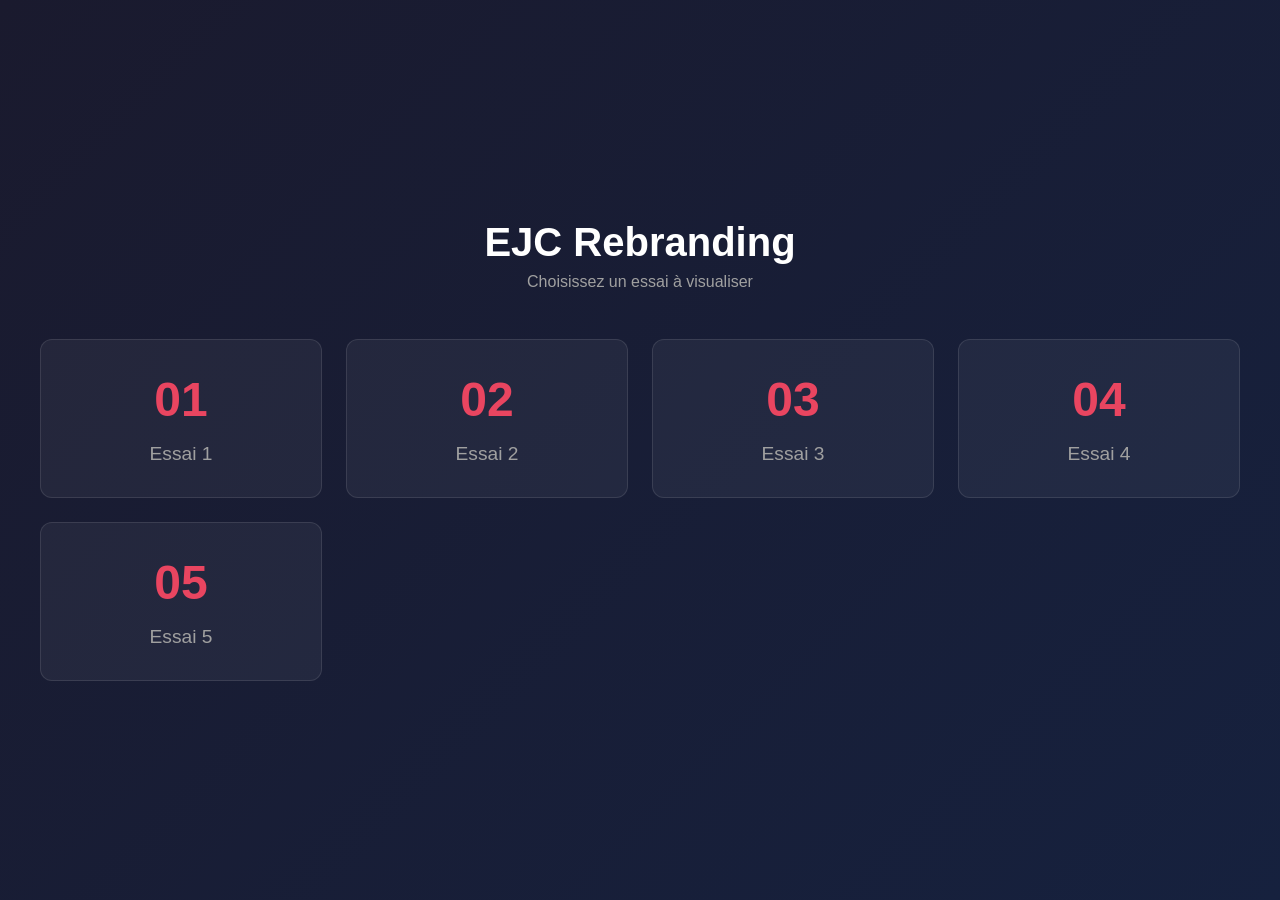
==== index.html @ 4e4e86a1 "feat: add root redirect page for all attempts" ====
<!DOCTYPE html>
<html lang="fr">
<head>
    <meta charset="UTF-8">
    <meta name="viewport" content="width=device-width, initial-scale=1.0">
    <title>EJC Rebranding - Essais</title>
    <style>
        * {
            margin: 0;
            padding: 0;
            box-sizing: border-box;
        }
        body {
            font-family: -apple-system, BlinkMacSystemFont, 'Segoe UI', Roboto, Oxygen, Ubuntu, Cantarell, sans-serif;
            background: linear-gradient(135deg, #1a1a2e 0%, #16213e 100%);
            color: #fff;
            min-height: 100vh;
            display: flex;
            flex-direction: column;
            align-items: center;
            justify-content: center;
            padding: 2rem;
        }
        h1 {
            font-size: 2.5rem;
            margin-bottom: 0.5rem;
            text-align: center;
        }
        p {
            color: #a0a0a0;
            margin-bottom: 3rem;
            text-align: center;
        }
        .attempts {
            display: grid;
            grid-template-columns: repeat(auto-fit, minmax(250px, 1fr));
            gap: 1.5rem;
            width: 100%;
            max-width: 1200px;
        }
        .attempt-card {
            background: rgba(255, 255, 255, 0.05);
            border: 1px solid rgba(255, 255, 255, 0.1);
            border-radius: 12px;
            padding: 2rem;
            text-decoration: none;
            color: #fff;
            transition: all 0.3s ease;
            display: flex;
            flex-direction: column;
            align-items: center;
            gap: 1rem;
        }
        .attempt-card:hover {
            background: rgba(255, 255, 255, 0.1);
            transform: translateY(-4px);
            border-color: rgba(255, 255, 255, 0.3);
        }
        .attempt-number {
            font-size: 3rem;
            font-weight: bold;
            color: #e94560;
        }
        .attempt-label {
            font-size: 1.2rem;
            color: #a0a0a0;
        }
    </style>
</head>
<body>
    <h1>EJC Rebranding</h1>
    <p>Choisissez un essai à visualiser</p>
    <div class="attempts">
        <a href="./attemp1/" class="attempt-card">
            <div class="attempt-number">01</div>
            <div class="attempt-label">Essai 1</div>
        </a>
        <a href="./attemp2/" class="attempt-card">
            <div class="attempt-number">02</div>
            <div class="attempt-label">Essai 2</div>
        </a>
        <a href="./attemp3/" class="attempt-card">
            <div class="attempt-number">03</div>
            <div class="attempt-label">Essai 3</div>
        </a>
        <a href="./attemp4/" class="attempt-card">
            <div class="attempt-number">04</div>
            <div class="attempt-label">Essai 4</div>
        </a>
        <a href="./attemp5/" class="attempt-card">
            <div class="attempt-number">05</div>
            <div class="attempt-label">Essai 5</div>
        </a>
    </div>
</body>
</html>
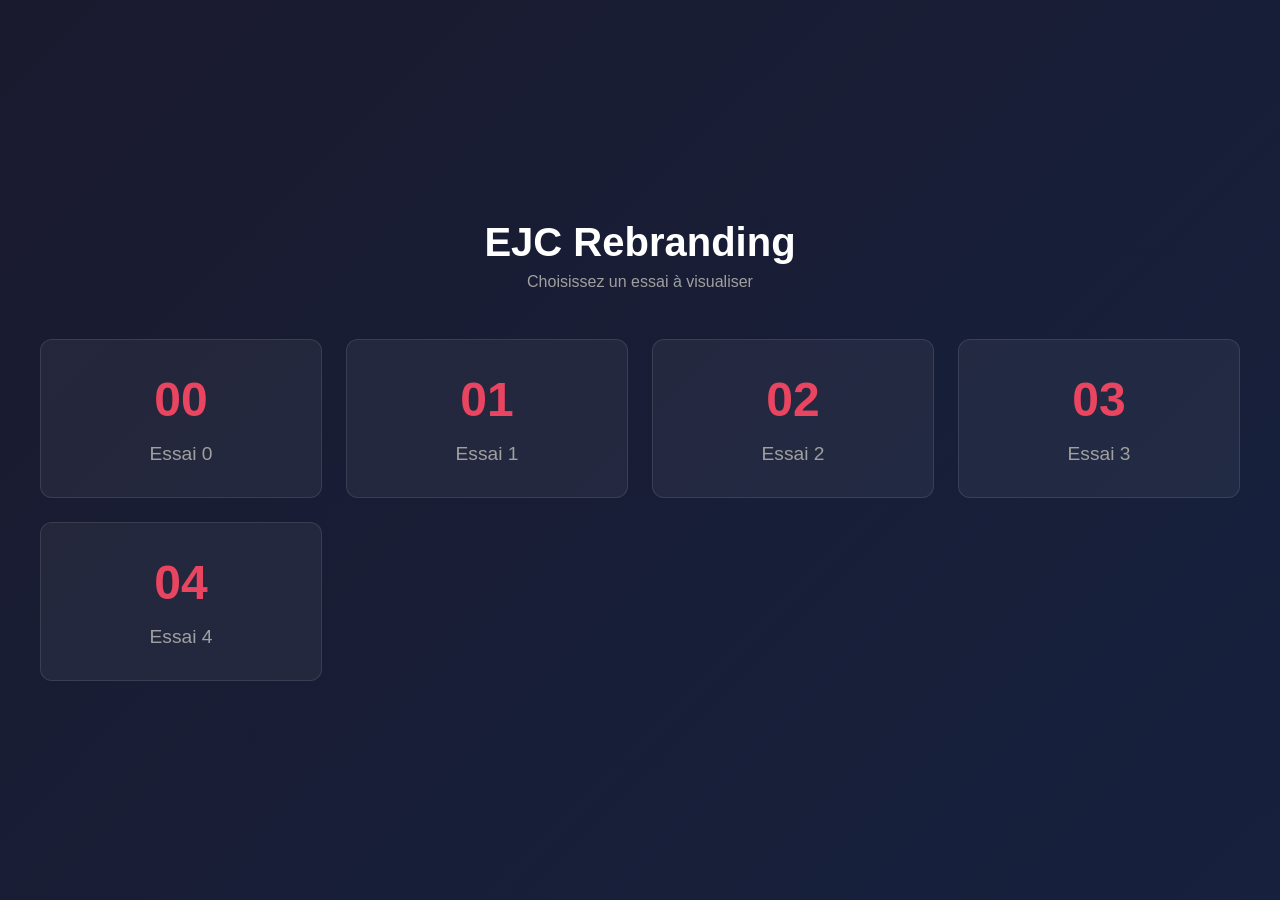
==== commit 1970ff56: "chore: remove Attempts 3 & 5, reorganize assets, add skills and new attempts" ====
--- a/index.html
+++ b/index.html
@@ -71,25 +71,25 @@
     <h1>EJC Rebranding</h1>
     <p>Choisissez un essai à visualiser</p>
     <div class="attempts">
-        <a href="./attemp1/" class="attempt-card">
+        <a href="./attemp/index.html" class="attempt-card">
+            <div class="attempt-number">00</div>
+            <div class="attempt-label">Essai 0</div>
+        </a>
+        <a href="./attemp1/index.html" class="attempt-card">
             <div class="attempt-number">01</div>
             <div class="attempt-label">Essai 1</div>
         </a>
-        <a href="./attemp2/" class="attempt-card">
+        <a href="./attemp2/index.html" class="attempt-card">
             <div class="attempt-number">02</div>
             <div class="attempt-label">Essai 2</div>
         </a>
-        <a href="./attemp3/" class="attempt-card">
+        <a href="./attemp3/index.html" class="attempt-card">
             <div class="attempt-number">03</div>
             <div class="attempt-label">Essai 3</div>
         </a>
-        <a href="./attemp4/" class="attempt-card">
+        <a href="./attemp4/index.html" class="attempt-card">
             <div class="attempt-number">04</div>
             <div class="attempt-label">Essai 4</div>
-        </a>
-        <a href="./attemp5/" class="attempt-card">
-            <div class="attempt-number">05</div>
-            <div class="attempt-label">Essai 5</div>
         </a>
     </div>
 </body>
